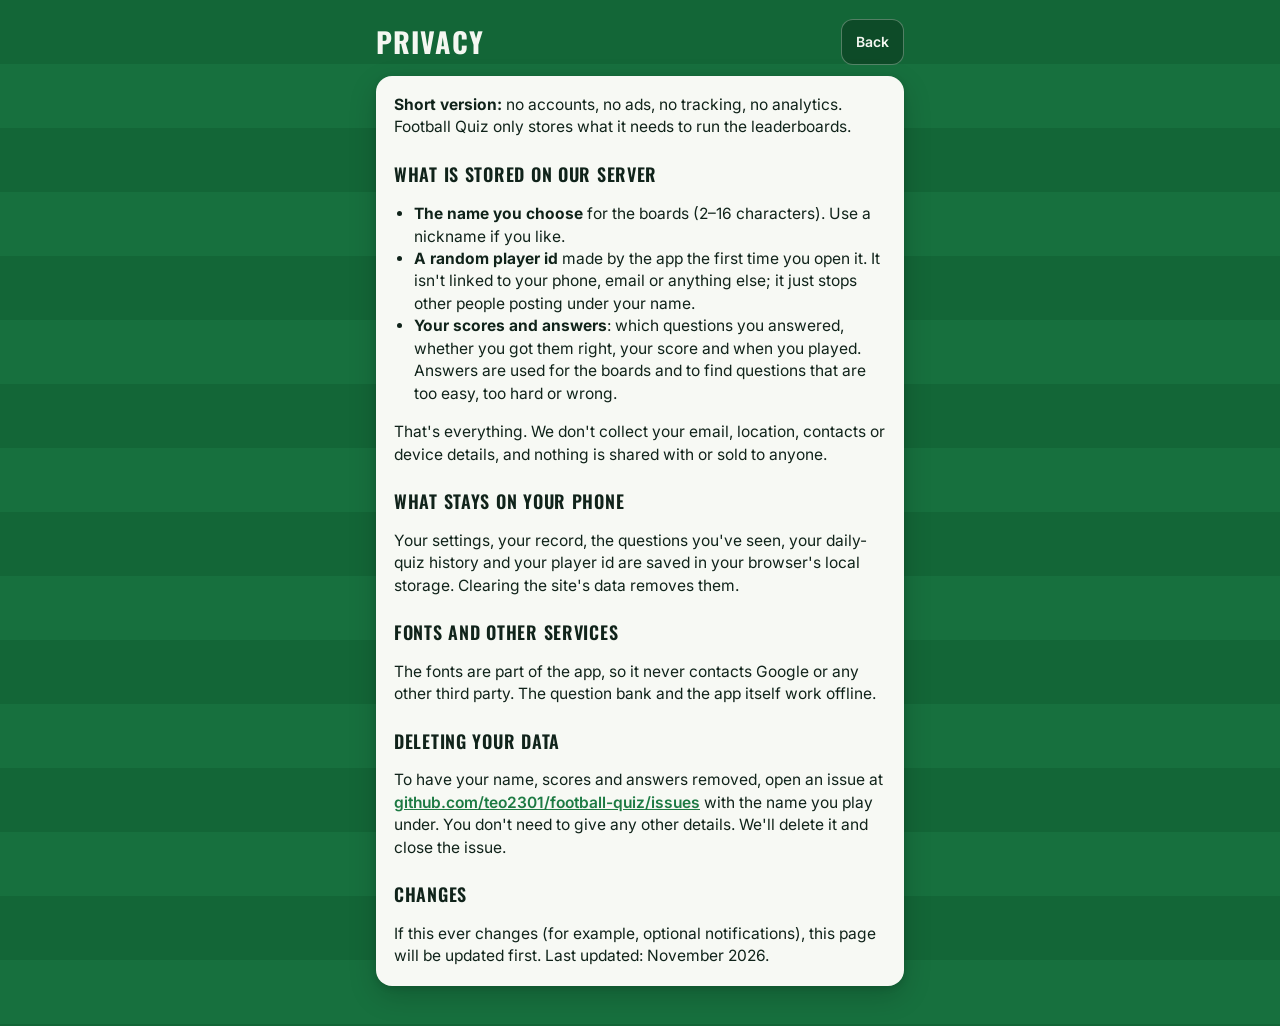
==== docs/privacy.html @ 0738dc8a "v2 front end: split into app.css + js/, pitch theme, self-hosted fonts, daily quiz, boards/me tabs, " ====
<!doctype html>
<html lang="en">
<head>
<meta charset="utf-8">
<meta name="viewport" content="width=device-width, initial-scale=1, viewport-fit=cover">
<title>Privacy · Football Quiz</title>
<meta name="theme-color" content="#136637" media="(prefers-color-scheme: light)">
<meta name="theme-color" content="#08170e" media="(prefers-color-scheme: dark)">
<link rel="icon" href="icon-192.png">
<link rel="stylesheet" href="app.css">
</head>
<body>
<main style="padding-bottom:40px">
  <div class="pagehead"><h1>Privacy</h1><a class="iconbtn" href="./" style="display:inline-block;line-height:44px;text-decoration:none">Back</a></div>
  <div class="card prose">
    <p style="margin-top:0"><b>Short version:</b> no accounts, no ads, no tracking, no analytics. Football Quiz only stores what it needs to run the leaderboards.</p>

    <h2>What is stored on our server</h2>
    <ul>
      <li><b>The name you choose</b> for the boards (2&ndash;16 characters). Use a nickname if you like.</li>
      <li><b>A random player id</b> made by the app the first time you open it. It isn't linked to your phone, email or anything else; it just stops other people posting under your name.</li>
      <li><b>Your scores and answers</b>: which questions you answered, whether you got them right, your score and when you played. Answers are used for the boards and to find questions that are too easy, too hard or wrong.</li>
    </ul>
    <p>That's everything. We don't collect your email, location, contacts or device details, and nothing is shared with or sold to anyone.</p>

    <h2>What stays on your phone</h2>
    <p>Your settings, your record, the questions you've seen, your daily-quiz history and your player id are saved in your browser's local storage. Clearing the site's data removes them.</p>

    <h2>Fonts and other services</h2>
    <p>The fonts are part of the app, so it never contacts Google or any other third party. The question bank and the app itself work offline.</p>

    <h2>Deleting your data</h2>
    <p>To have your name, scores and answers removed, open an issue at <a href="https://github.com/teo2301/football-quiz/issues">github.com/teo2301/football-quiz/issues</a> with the name you play under. You don't need to give any other details. We'll delete it and close the issue.</p>

    <h2>Changes</h2>
    <p style="margin-bottom:0">If this ever changes (for example, optional notifications), this page will be updated first. Last updated: November 2026.</p>
  </div>
</main>
</body>
</html>
---- docs/app.css ----
/* Football Quiz - pitch theme. Keep iOS 12 / old WebView safe:
   no flexbox gap, no clamp(), no inset, no aspect-ratio, single-position colour stops. */
@font-face{font-family:"Inter";font-style:normal;font-weight:400 700;font-display:swap;src:url(fonts/inter-latin.woff2) format("woff2");unicode-range:U+0000-00FF,U+0131,U+0152-0153,U+02BB-02BC,U+02C6,U+02DA,U+02DC,U+0304,U+0308,U+0329,U+2000-206F,U+20AC,U+2122,U+2191,U+2193,U+2212,U+2215,U+FEFF,U+FFFD}
@font-face{font-family:"Inter";font-style:normal;font-weight:400 700;font-display:swap;src:url(fonts/inter-latin-ext.woff2) format("woff2");unicode-range:U+0100-02BA,U+02BD-02C5,U+02C7-02CC,U+02CE-02D7,U+02DD-02FF,U+1D00-1DBF,U+1E00-1E9F,U+1EF2-1EFF,U+2020,U+20A0-20AB,U+20AD-20C4,U+2113,U+2C60-2C7F,U+A720-A7FF}
@font-face{font-family:"Oswald";font-style:normal;font-weight:500 700;font-display:swap;src:url(fonts/oswald-latin.woff2) format("woff2");unicode-range:U+0000-00FF,U+0131,U+0152-0153,U+02BB-02BC,U+02C6,U+02DA,U+02DC,U+0304,U+0308,U+0329,U+2000-206F,U+20AC,U+2122,U+2191,U+2193,U+2212,U+2215,U+FEFF,U+FFFD}
@font-face{font-family:"Oswald";font-style:normal;font-weight:500 700;font-display:swap;src:url(fonts/oswald-latin-ext.woff2) format("woff2");unicode-range:U+0100-02BA,U+02BD-02C5,U+02C7-02CC,U+02CE-02D7,U+02DD-02FF,U+1D00-1DBF,U+1E00-1E9F,U+1EF2-1EFF,U+2020,U+20A0-20AB,U+20AD-20C4,U+2113,U+2C60-2C7F,U+A720-A7FF}

:root{
  --chalk:#f4f7f1; --chalk2:rgba(244,247,241,.85); --chalk3:rgba(244,247,241,.6);
  --tile:rgba(6,32,17,.38); --tileb:rgba(244,247,241,.3);
  --card:#f7f9f4; --ink:#10231a; --ink2:#526157; --cardb:rgba(16,35,26,.08);
  --yellow:#f2c230; --flame:#a33a06; --wrong:#b8430b; --segwrong:#e8590c; --segnone:rgba(244,247,241,.25);
  --fact:rgba(6,28,15,.6); --score:#0a1f13; --right:#1d7a43;
  --head:"Oswald","Arial Narrow",Impact,sans-serif;
  --body:"Inter",system-ui,-apple-system,"Segoe UI",Roboto,sans-serif;
  --page:repeating-linear-gradient(180deg,#136637 0,#136637 64px,#17703e 64px,#17703e 128px);
}
@media (prefers-color-scheme:dark){:root{
  --card:#13261b; --ink:#eef3ec; --ink2:rgba(238,243,236,.7); --cardb:rgba(238,243,236,.16);
  --tileb:rgba(238,243,236,.16); --flame:#f2c230; --right:#4cc77e;
  --page:radial-gradient(ellipse 70% 45% at 0 0,rgba(255,247,214,.16),rgba(255,247,214,0) 100%),
         radial-gradient(ellipse 70% 45% at 100% 0,rgba(255,247,214,.16),rgba(255,247,214,0) 100%),
         repeating-linear-gradient(180deg,#08170e 0,#08170e 64px,#0b1d12 64px,#0b1d12 128px);
}}

*{box-sizing:border-box}
html{background:#136637}
@media (prefers-color-scheme:dark){html{background:#08170e}}
body{margin:0;min-height:100vh;background:var(--page);color:var(--chalk);font:16px/1.45 var(--body);
  -webkit-tap-highlight-color:transparent;-webkit-text-size-adjust:100%}
main{max-width:560px;margin:0 auto;padding:12px 16px calc(96px + env(safe-area-inset-bottom))}
body.playing main{padding-bottom:calc(28px + env(safe-area-inset-bottom))}
button{font:inherit;color:inherit}
a{color:var(--yellow)}
.hidden{display:none!important}
.center{text-align:center}
.small{font-size:.82rem;color:var(--chalk2)}

/* ---------- headings */
h1,h2,h3,.oswald{font-family:var(--head);text-transform:uppercase;letter-spacing:.04em;margin:0}
h1{font-size:30px;font-weight:700}
.sec{font-size:15px;font-weight:600;color:var(--chalk2);margin:24px 2px 10px;letter-spacing:.08em}
.pagehead{display:flex;align-items:center;justify-content:space-between;min-height:48px;margin:6px 0 10px}
.pagehead h1{font-size:28px}

/* ---------- home header: centre circle + halfway line */
.pitchhead{position:relative;height:200px;margin:0 -16px 6px;text-align:center;overflow:hidden}
.pitchhead svg{position:absolute;left:0;top:0;width:100%;height:100%}
.pitchhead .ttl{position:absolute;left:0;right:0;top:66px}
.pitchhead h1{font-size:42px;font-weight:700;line-height:1.05;letter-spacing:.04em;text-shadow:0 2px 10px rgba(0,0,0,.18)}
.pitchhead p{margin:10px 0 0;color:var(--chalk2);font-size:14px}

/* ---------- cards and tiles */
.card{background:var(--card);color:var(--ink);border-radius:16px;padding:18px;
  box-shadow:0 10px 28px rgba(0,0,0,.18),0 2px 6px rgba(0,0,0,.12)}
@media (prefers-color-scheme:dark){.card{border:1px solid var(--cardb);box-shadow:0 10px 28px rgba(0,0,0,.35)}}
.tile{background:var(--tile);border:1px solid var(--tileb);border-radius:14px;padding:14px;color:var(--chalk)}

/* ---------- buttons */
.btn{display:block;width:100%;min-height:52px;border:0;border-radius:14px;padding:13px 16px;cursor:pointer;
  background:var(--yellow);color:#10231a;font-family:var(--head);font-weight:600;font-size:19px;
  text-transform:uppercase;letter-spacing:.05em;margin-top:16px;box-shadow:0 3px 0 rgba(0,0,0,.18)}
.btn:active{-webkit-transform:translateY(1px);transform:translateY(1px)}
.btn:disabled{opacity:.5;cursor:default}
.btn.ghost{background:var(--tile);color:var(--chalk);border:1px solid var(--tileb);box-shadow:none}
.card .btn.ghost{background:transparent;color:var(--ink);border-color:var(--cardb)}
.iconbtn{min-width:44px;min-height:44px;border:1px solid var(--tileb);background:var(--tile);border-radius:12px;
  padding:0 14px;cursor:pointer;font-size:14px;font-weight:600;color:var(--chalk)}
.linkbtn{background:none;border:0;color:inherit;text-decoration:underline;padding:10px 4px;cursor:pointer;font-size:.9rem;min-height:44px}

/* ---------- chips (setup + boards) */
.chips{display:flex;flex-wrap:wrap;margin:0 -4px}
.chip{min-height:44px;margin:4px;border:1px solid var(--tileb);background:var(--tile);color:var(--chalk);
  border-radius:999px;padding:10px 16px;font-size:15px;cursor:pointer}
.chip[aria-pressed=true]{background:var(--yellow);border-color:var(--yellow);color:#10231a;font-weight:600}
.seg{display:flex;background:var(--tile);border:1px solid var(--tileb);border-radius:14px;padding:4px}
.seg button{-webkit-box-flex:1;flex:1;min-height:44px;border:0;background:none;border-radius:10px;
  font-family:var(--head);font-weight:600;font-size:16px;text-transform:uppercase;letter-spacing:.05em;
  color:var(--chalk2);cursor:pointer}
.seg button[aria-pressed=true]{background:var(--yellow);color:#10231a}

/* ---------- daily card */
.daily .row1{display:flex;align-items:center;justify-content:space-between}
.daily .lbl{font-family:var(--head);font-weight:600;font-size:15px;letter-spacing:.08em;text-transform:uppercase;color:var(--ink2)}
.daily .flame{font-weight:700;color:var(--flame);font-size:15px;white-space:nowrap}
.daily h2{font-size:30px;font-weight:700;margin:6px 0 2px;color:var(--ink)}
.daily .meta{color:var(--ink2);font-size:14px;margin:0}
.daily .score{font-family:var(--head);font-weight:700;font-size:40px;line-height:1;font-variant-numeric:tabular-nums}
.daily .doneRow{display:flex;align-items:center;margin-top:12px}
.daily .doneRow .score{margin-right:14px}
.daily .btns{display:flex;margin-top:14px}
.daily .btns .btn{margin-top:0}
.daily .btns .btn + .btn{margin-left:10px}
.grid7{display:flex;flex-wrap:wrap}
.grid7 i{display:block;width:22px;height:22px;border-radius:5px;margin:2px 5px 2px 0;background:var(--right)}
.grid7 i.x{background:var(--segwrong)}
.countdown{font-variant-numeric:tabular-nums;font-weight:600}

/* ---------- mode tiles */
.modes{display:flex;flex-wrap:wrap;margin:0 -5px}
.mode{position:relative;width:calc(50% - 10px);margin:5px;min-height:118px;text-align:left;cursor:pointer;
  display:block;vertical-align:top;padding:12px 14px 14px}
.mode .ic{display:block;width:28px;height:28px;margin-bottom:8px;opacity:.9}
.mode .ic svg{display:block}
.mode b{font-family:var(--head);font-weight:600;font-size:19px;text-transform:uppercase;letter-spacing:.04em;display:block}
.mode span{font-size:12.5px;color:var(--chalk2);display:block;margin-top:1px}
.mode.active{border-color:rgba(242,194,48,.7)}
.mode.active .ic{color:var(--yellow);opacity:1}
.mode:disabled{cursor:default}
.mode:disabled b,.mode:disabled span,.mode:disabled .ic{opacity:.55}
.soon{position:absolute;top:10px;right:10px;font-size:10.5px;font-weight:700;letter-spacing:.06em;text-transform:uppercase;
  background:rgba(244,247,241,.16);color:var(--chalk);border-radius:999px;padding:3px 8px}

/* ---------- record tiles */
.stats{display:flex;margin:0 -4px}
.stat{-webkit-box-flex:1;flex:1;margin:0 4px;text-align:center;padding:12px 6px}
.stat b{display:block;font-family:var(--head);font-weight:600;font-size:26px;line-height:1.1;font-variant-numeric:tabular-nums}
.stat span{font-size:12px;color:var(--chalk2)}

/* ---------- play: scoreboard + progress */
.playtop{display:flex;align-items:center;justify-content:space-between;margin:2px 0 10px}
.playtop .mname{font-family:var(--head);font-weight:600;font-size:16px;letter-spacing:.08em;text-transform:uppercase;color:var(--chalk2)}
.scoreboard{display:flex;background:var(--score);border-radius:12px;padding:8px 4px;box-shadow:inset 0 0 0 1px rgba(244,247,241,.08)}
.scoreboard div{-webkit-box-flex:1;flex:1;text-align:center}
.scoreboard div + div{border-left:1px solid rgba(244,247,241,.12)}
.scoreboard span{display:block;font-size:11px;letter-spacing:.08em;text-transform:uppercase;color:var(--chalk3)}
.scoreboard b{display:block;font-family:var(--head);font-weight:600;font-size:28px;line-height:1.15;color:var(--yellow);font-variant-numeric:tabular-nums}
.scoreboard b.low{color:var(--segwrong)}
.segs{display:flex;margin:12px 0 14px}
.segs i{-webkit-box-flex:1;flex:1;height:6px;border-radius:3px;background:var(--segnone)}
.segs i + i{margin-left:3px}
.segs i.ok{background:var(--chalk)}
.segs i.no{background:var(--segwrong)}
.segs i.now{background:rgba(244,247,241,.55)}
.qcard .tag{display:inline-block;font-size:12px;font-weight:600;letter-spacing:.04em;text-transform:uppercase;color:var(--ink2);margin-bottom:8px}
.qcard .q{font-size:19px;font-weight:600;line-height:1.35;margin:0}

/* ---------- answers */
.opts{margin-top:12px}
.opt{display:flex;align-items:center;width:100%;min-height:56px;text-align:left;margin-top:10px;cursor:pointer;
  background:var(--tile);border:1px solid var(--tileb);border-radius:14px;padding:12px 14px;color:var(--chalk);font-size:16.5px;font-weight:500}
.opt .t{-webkit-box-flex:1;flex:1}
.opt .st{font-size:12px;font-weight:700;letter-spacing:.04em;text-transform:uppercase;margin-left:10px;white-space:nowrap}
.opt .st svg{width:16px;height:16px;vertical-align:-3px;margin-right:4px}
.opt:disabled{cursor:default}
.opt.right{background:#fff;color:#10231a;border-color:#fff;box-shadow:0 0 0 3px var(--yellow);opacity:1}
.opt.right .st{color:#7a5a00}
.opt.wrong{background:var(--wrong);border-color:var(--wrong);color:#fff;opacity:1}
.opt.dim{opacity:.5}
.opt.dim .t{text-decoration:line-through}
.fact{margin-top:14px;padding:14px 16px;border-radius:14px;background:var(--fact);border:1px solid rgba(244,247,241,.14)}
.fact b{display:block;font-family:var(--head);font-weight:600;font-size:15px;letter-spacing:.08em;text-transform:uppercase;color:var(--yellow);margin-bottom:3px}
.fact p{margin:0;color:var(--chalk);font-size:15px}
.fact .verdict{color:var(--chalk2);font-weight:600}

/* ---------- result */
.result{text-align:center;padding:24px 18px}
.result .lbl{font-family:var(--head);font-weight:600;font-size:15px;letter-spacing:.1em;text-transform:uppercase;color:var(--ink2)}
.result .big{font-family:var(--head);font-weight:700;font-size:64px;line-height:1.05;margin:6px 0 2px;font-variant-numeric:tabular-nums}
.result .verdict{color:var(--ink2);margin:0}
.result .grid7{justify-content:center;margin-top:14px}
.result .grid7 i{margin:2px 3px}
.result .flame{color:var(--flame);font-weight:700;margin:10px 0 0}
.postbox{margin-top:12px}
.postbox p{margin:0 0 10px}
.namerow{display:flex}
.namerow input{-webkit-box-flex:1;flex:1;min-width:0;min-height:48px;border:1px solid var(--tileb);background:var(--tile);color:var(--chalk);
  border-radius:12px;padding:10px 12px;font:inherit;font-size:16px}
.namerow input::placeholder{color:var(--chalk3)}
.namerow .btn{width:auto;margin:0 0 0 8px;min-height:48px;padding:10px 18px;font-size:17px}
.msg{margin:10px 0 0;color:var(--chalk)}
.msg.err{color:#ffd0b8;font-weight:600}
.review{list-style:none;padding:0;margin:0}
.review li{margin-top:10px;font-size:15px}
.review .ans{font-weight:600;margin-top:4px}
.review .yours{color:#ffc3a6;margin-top:2px}

/* ---------- boards */
.lb{list-style:none;padding:0;margin:0}
.lb li{display:flex;align-items:center;margin-top:8px;padding:10px 14px;min-height:56px}
.lb li.me{border-color:var(--yellow);box-shadow:inset 0 0 0 1px var(--yellow)}
.lb .pos{width:2.1em;font-family:var(--head);font-weight:600;font-size:18px;color:var(--chalk2);text-align:center;margin-right:8px}
.lb .nm{-webkit-box-flex:1;flex:1;min-width:0;font-weight:600}
.lb .nm .n{display:block;overflow:hidden;text-overflow:ellipsis;white-space:nowrap}
.lb .meta{display:block;font-size:12px;color:var(--chalk2);font-weight:400}
.lb .meta .grid7 i{width:10px;height:10px;border-radius:2px;margin:3px 3px 0 0;display:inline-block}
.lb .pts{font-family:var(--head);font-weight:600;font-size:22px;color:var(--yellow);margin-left:10px;font-variant-numeric:tabular-nums}

/* ---------- tab bar */
.tabbar{position:fixed;left:0;right:0;bottom:0;z-index:5;display:flex;justify-content:center;background:rgba(8,26,15,.94);
  border-top:1px solid rgba(244,247,241,.14);padding-bottom:env(safe-area-inset-bottom);
  -webkit-backdrop-filter:blur(10px);backdrop-filter:blur(10px)}
.tabbar button{-webkit-box-flex:1;flex:1;max-width:140px;min-height:58px;border:0;background:none;cursor:pointer;
  color:var(--chalk3);font-size:11.5px;font-weight:600;letter-spacing:.03em;padding:7px 0 6px}
.tabbar svg{display:block;width:24px;height:24px;margin:0 auto 3px}
.tabbar button[aria-current=page]{color:var(--yellow)}
body.playing .tabbar{display:none}

/* ---------- toast */
.toast{position:fixed;left:50%;bottom:calc(84px + env(safe-area-inset-bottom));-webkit-transform:translateX(-50%);transform:translateX(-50%);
  z-index:9;background:#10231a;color:#fff;border:1px solid rgba(244,247,241,.25);border-radius:12px;padding:10px 16px;
  font-size:14px;font-weight:600;box-shadow:0 8px 24px rgba(0,0,0,.3);max-width:90%}

/* ---------- plain pages (privacy) */
.prose h2{font-size:18px;font-weight:600;margin:22px 0 6px;color:var(--ink)}
.prose p,.prose li{color:var(--ink);font-size:15.5px}
.prose ul{padding-left:20px}
.prose a{color:var(--right);font-weight:600}
@media (prefers-reduced-motion:reduce){*{transition:none!important;animation:none!important}}
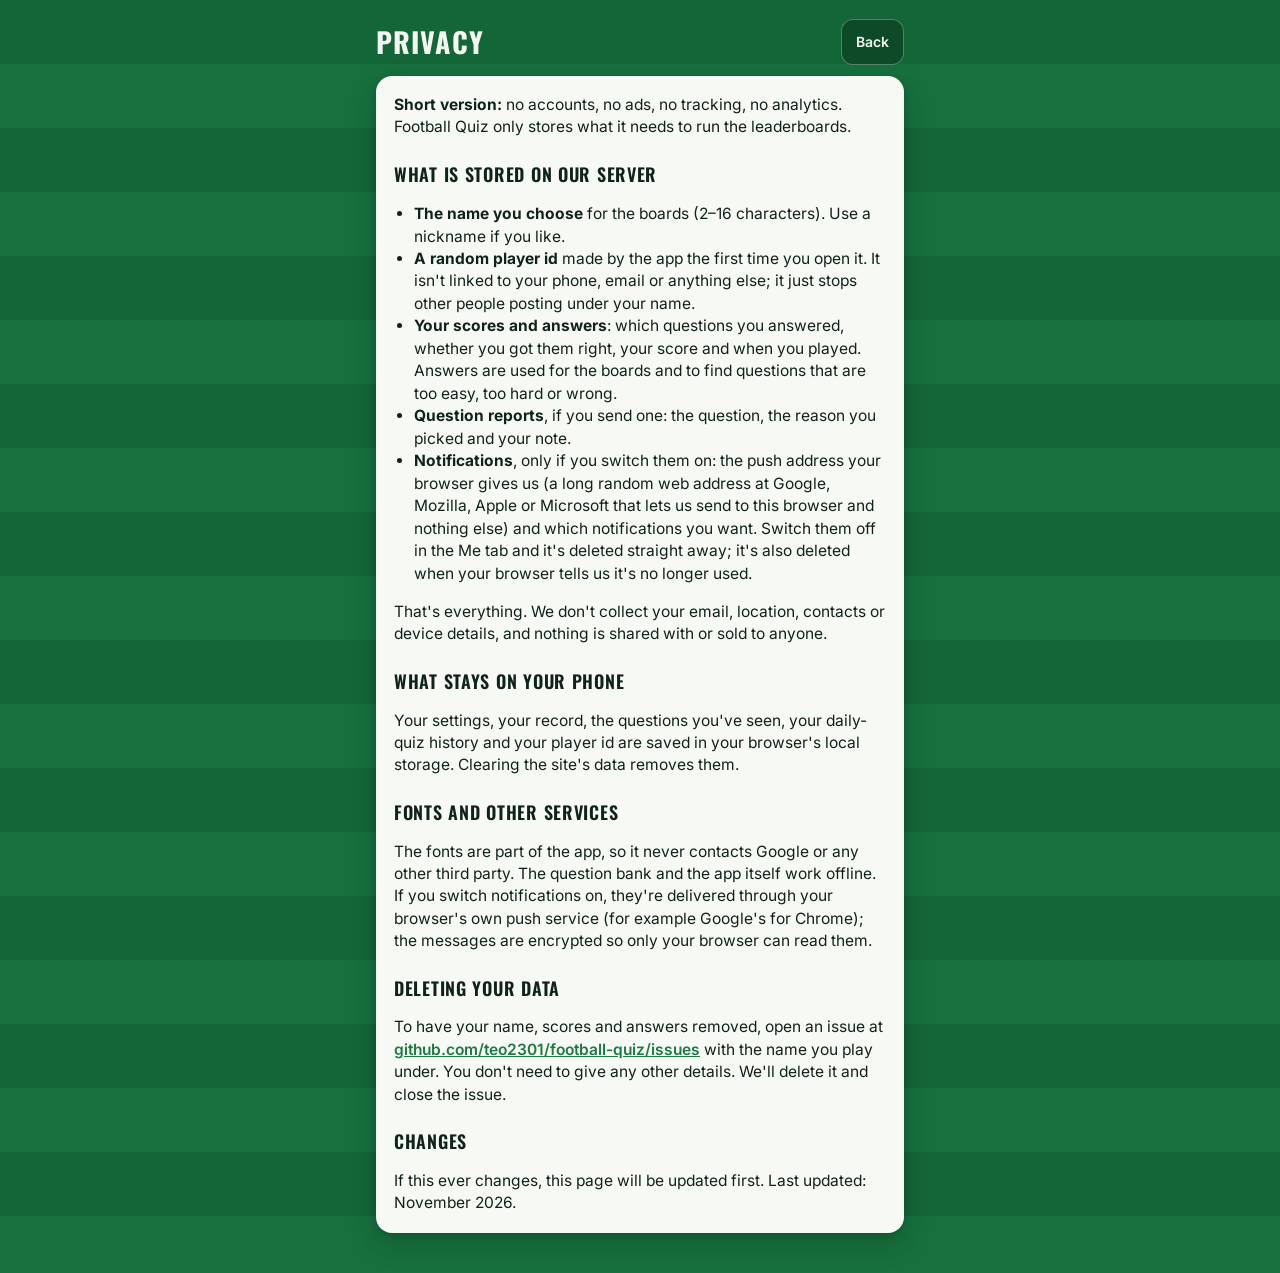
==== commit 6bd8944f: "Front end: notifications - offered after a finished daily quiz (never on first launch), three switch" ====
--- a/docs/privacy.html
+++ b/docs/privacy.html
@@ -20,6 +20,8 @@
       <li><b>The name you choose</b> for the boards (2&ndash;16 characters). Use a nickname if you like.</li>
       <li><b>A random player id</b> made by the app the first time you open it. It isn't linked to your phone, email or anything else; it just stops other people posting under your name.</li>
       <li><b>Your scores and answers</b>: which questions you answered, whether you got them right, your score and when you played. Answers are used for the boards and to find questions that are too easy, too hard or wrong.</li>
+      <li><b>Question reports</b>, if you send one: the question, the reason you picked and your note.</li>
+      <li><b>Notifications</b>, only if you switch them on: the push address your browser gives us (a long random web address at Google, Mozilla, Apple or Microsoft that lets us send to this browser and nothing else) and which notifications you want. Switch them off in the Me tab and it's deleted straight away; it's also deleted when your browser tells us it's no longer used.</li>
     </ul>
     <p>That's everything. We don't collect your email, location, contacts or device details, and nothing is shared with or sold to anyone.</p>
 
@@ -27,13 +29,13 @@
     <p>Your settings, your record, the questions you've seen, your daily-quiz history and your player id are saved in your browser's local storage. Clearing the site's data removes them.</p>
 
     <h2>Fonts and other services</h2>
-    <p>The fonts are part of the app, so it never contacts Google or any other third party. The question bank and the app itself work offline.</p>
+    <p>The fonts are part of the app, so it never contacts Google or any other third party. The question bank and the app itself work offline. If you switch notifications on, they're delivered through your browser's own push service (for example Google's for Chrome); the messages are encrypted so only your browser can read them.</p>
 
     <h2>Deleting your data</h2>
     <p>To have your name, scores and answers removed, open an issue at <a href="https://github.com/teo2301/football-quiz/issues">github.com/teo2301/football-quiz/issues</a> with the name you play under. You don't need to give any other details. We'll delete it and close the issue.</p>
 
     <h2>Changes</h2>
-    <p style="margin-bottom:0">If this ever changes (for example, optional notifications), this page will be updated first. Last updated: November 2026.</p>
+    <p style="margin-bottom:0">If this ever changes, this page will be updated first. Last updated: November 2026.</p>
   </div>
 </main>
 </body>
--- a/docs/app.css
+++ b/docs/app.css
@@ -207,3 +207,264 @@
 .prose ul{padding-left:20px}
 .prose a{color:var(--right);font-weight:600}
 @media (prefers-reduced-motion:reduce){*{transition:none!important;animation:none!important}}
+
+/* ---------- 50:50 lifeline (classic) */
+.qcard{position:relative}
+.lifeline{float:right;min-height:36px;margin:-6px -6px 6px 10px;padding:6px 12px;border-radius:999px;cursor:pointer;
+  border:2px solid var(--yellow);background:transparent;color:var(--ink);font-family:var(--head);font-weight:600;
+  font-size:15px;letter-spacing:.05em}
+.lifeline:disabled{opacity:.45;cursor:default;border-color:var(--cardb)}
+.opt.out{opacity:.25}
+#play.blitz .opt{min-height:52px}
+.segs.hidden + .qcard{margin-top:14px}
+.statcard .num small{font-size:20px;font-weight:600;margin-right:6px}
+
+/* ---------- higher or lower */
+.hicat{margin:14px 2px 8px;font-family:var(--head);font-weight:600;font-size:15px;letter-spacing:.08em;text-transform:uppercase;color:var(--chalk2);text-align:center}
+.statcard{text-align:center;padding:14px 16px 16px}
+.statcard .tag{display:none}
+.statcard .who{margin:0;font-size:20px;font-weight:700;line-height:1.25}
+.statcard .sub{margin:2px 0 0;font-size:13.5px;color:var(--ink2)}
+.statcard .num{margin:6px 0 0;font-family:var(--head);font-weight:700;font-size:40px;line-height:1.1;font-variant-numeric:tabular-nums}
+.statcard .unit{margin:0;font-size:13px;letter-spacing:.04em;text-transform:uppercase;color:var(--ink2);font-weight:600}
+.statcard.good{box-shadow:0 0 0 3px var(--yellow),0 10px 28px rgba(0,0,0,.18)}
+.statcard.good .num{color:var(--right)}
+.statcard.bad{background:var(--wrong);color:#fff}
+.statcard.bad .sub,.statcard.bad .unit{color:rgba(255,255,255,.85)}
+.vs{text-align:center;margin:6px 0;position:relative;z-index:1;height:26px}
+.vs span{display:inline-block;background:var(--score);color:var(--yellow);
+  font-family:var(--head);font-weight:700;font-size:14px;letter-spacing:.08em;text-transform:uppercase;border-radius:999px;
+  padding:3px 12px;border:1px solid rgba(244,247,241,.25)}
+.hiask{margin:14px 2px 0;text-align:center;font-weight:600;color:var(--chalk)}
+.hibtns{display:flex}
+.hibtns .btn + .btn{margin-left:10px}
+
+/* ---------- career path */
+.ccard .tag{display:inline-block;font-size:12px;font-weight:600;letter-spacing:.04em;text-transform:uppercase;color:var(--ink2);margin-bottom:6px}
+.path{list-style:none;margin:0;padding:0}
+.path li{position:relative;display:flex;align-items:center;min-height:40px;padding:6px 0 6px 40px;font-size:17px;font-weight:600}
+.path li .dot{position:absolute;left:0;top:50%;margin-top:-14px;width:28px;height:28px;border-radius:50%;background:var(--right);color:#fff;
+  font-family:var(--head);font-size:14px;line-height:28px;text-align:center}
+.path li + li:before{content:"";position:absolute;left:13px;top:-8px;height:16px;border-left:2px dashed var(--cardb)}
+.path li.info{font-weight:500;color:var(--ink2);font-size:16px}
+.path li.info .dot{background:transparent;border:2px solid var(--right);width:28px;height:28px}
+.path .loan{margin-left:8px;font-size:11px;font-weight:700;letter-spacing:.05em;text-transform:uppercase;color:var(--ink2);
+  border:1px solid var(--cardb);border-radius:999px;padding:1px 7px}
+.ccard .left{margin:8px 0 0;font-size:13.5px;color:var(--ink2)}
+.guessrow{margin-top:14px}
+.cbtns{display:flex}
+.cbtns .btn{margin-top:10px;min-height:46px;font-size:16px}
+.cbtns .btn + .btn{margin-left:10px}
+.cres{margin-top:14px;text-align:center}
+.cres .lbl{margin:0;font-family:var(--head);font-weight:600;font-size:14px;letter-spacing:.1em;text-transform:uppercase;color:var(--ink2)}
+.cres .who{margin:2px 0 4px;font-family:var(--head);font-weight:700;font-size:30px;text-transform:uppercase;letter-spacing:.03em}
+.cres .good{margin:0;color:var(--right);font-weight:700}
+.cres .bad{margin:0;color:var(--wrong);font-weight:700}
+.review .path{font-size:13px;color:var(--chalk2);margin-top:4px}
+@media (prefers-color-scheme:dark){.cres .bad{color:#ff9a6b}.path li .dot{color:#08170e}}
+
+/* ---------- Phase 3: challenges, leagues, divisions */
+.ctitle{font-size:26px;font-weight:700;color:var(--ink);margin:2px 0 4px}
+.cmeta{color:var(--ink2);font-size:14px;margin:6px 0 0}
+.tile .cmeta{color:var(--chalk2)}
+.card .namerow input,.namerow.incard input{background:transparent;color:var(--ink);border-color:var(--cardb)}
+.card .namerow input::placeholder{color:var(--ink2)}
+.namerow.incard{margin-top:14px}
+input.code{text-transform:uppercase;letter-spacing:.18em;font-family:var(--head);font-weight:600;font-size:20px}
+input.code::placeholder{letter-spacing:.18em}
+.howto,.form,.join{margin-top:12px}
+.howto b,.form b,.join b{display:block;font-family:var(--head);font-weight:600;font-size:17px;letter-spacing:.05em;text-transform:uppercase;margin-bottom:8px}
+.howto p,.join p{margin:0;color:var(--chalk2);font-size:14.5px}
+.howto .btn{margin-top:12px;min-height:46px;font-size:16px}
+.join{border-color:var(--yellow);box-shadow:inset 0 0 0 1px var(--yellow)}
+.btnpair{display:flex}
+.btnpair .btn{margin-top:12px;min-height:46px;font-size:16px}
+.btnpair .btn + .btn{margin-left:10px}
+.lb li.tap{cursor:pointer}
+.lb li.zup{box-shadow:inset 4px 0 0 var(--yellow)}
+.lb li.zdown{box-shadow:inset 4px 0 0 var(--segwrong)}
+.lb li.me.zup{box-shadow:inset 0 0 0 1px var(--yellow),inset 4px 0 0 var(--yellow)}
+.lb li.me.zdown{box-shadow:inset 0 0 0 1px var(--yellow),inset 4px 0 0 var(--segwrong)}
+#chal .msg.err,#chIntro .msg.err,.card .msg.err,.sheet .msg.err{color:var(--wrong)}
+.card .msg{color:var(--ink2)}
+@media (prefers-color-scheme:dark){#chIntro .msg.err,.card .msg.err,.sheet .msg.err{color:#ff9a6b}}
+
+/* home division strip */
+.divstrip{display:flex;align-items:center;width:100%;margin-top:12px;min-height:56px;padding:10px 14px;text-align:left;cursor:pointer;font-size:14px}
+.divstrip .dic{width:22px;height:22px;margin-right:12px;color:var(--yellow);-webkit-flex-shrink:0;flex-shrink:0}
+.divstrip .dic svg{display:block}
+.divstrip .dtx{-webkit-box-flex:1;flex:1;min-width:0;color:var(--chalk2);line-height:1.35}
+.divstrip .dtx b{font-family:var(--head);font-weight:600;font-size:16px;letter-spacing:.05em;text-transform:uppercase;color:var(--chalk)}
+.divstrip .chev{font-size:24px;line-height:1;color:var(--chalk3);margin-left:10px}
+.divstrip.zup{border-color:var(--yellow)}
+.divstrip.zdown{border-color:var(--segwrong)}
+
+/* division card */
+.divcard .row1{display:flex;align-items:center;justify-content:space-between}
+.divcard .lbl{font-family:var(--head);font-weight:600;font-size:15px;letter-spacing:.08em;text-transform:uppercase;color:var(--ink2)}
+.divcard .left{font-size:13.5px;font-weight:600;color:var(--flame);white-space:nowrap}
+.divcard .ctitle{margin-top:6px}
+.ladder{display:flex;margin:8px 0 2px}
+.ladder span{-webkit-box-flex:1;flex:1;height:6px;border-radius:3px;background:var(--cardb)}
+.ladder span + span{margin-left:4px}
+.ladder span.on{background:var(--right)}
+.banner{margin:12px 0 0;padding:8px 12px;border-radius:10px;background:rgba(242,194,48,.22);color:var(--ink);font-weight:600;font-size:14.5px}
+.divtable{margin-top:4px}
+#dvNote{margin:12px 2px 0}
+
+/* league page */
+.codetile{display:flex;align-items:center;justify-content:space-between}
+.codetile .lbl{display:block;font-size:12px;font-weight:600;letter-spacing:.08em;text-transform:uppercase;color:var(--chalk2)}
+.codebig{display:block;font-family:var(--head);font-weight:700;font-size:32px;letter-spacing:.16em;color:var(--yellow)}
+.codetile .btn{width:auto;margin:0 0 0 12px;padding:10px 22px;min-height:48px;font-size:17px}
+#lPeriod{margin-top:10px}
+#lNote{margin:12px 2px 0}
+#lLeave{margin-top:22px}
+
+/* invite */
+.invite{text-align:center;padding:24px 18px}
+.invite .lbl{font-family:var(--head);font-weight:600;font-size:14px;letter-spacing:.12em;text-transform:uppercase;color:var(--ink2)}
+.invite .who{margin:10px 0 0;font-family:var(--head);font-weight:700;font-size:38px;line-height:1.05;text-transform:uppercase;letter-spacing:.03em}
+.invite .sub{margin:2px 0 0;color:var(--ink2);font-weight:600}
+.target{display:inline-block;margin:18px auto 0;padding:10px 26px;border-radius:14px;background:var(--score);color:var(--chalk)}
+.target span{display:block;font-size:11px;letter-spacing:.1em;text-transform:uppercase;color:var(--chalk3)}
+.target b{display:block;font-family:var(--head);font-weight:700;font-size:40px;line-height:1.1;color:var(--yellow);font-variant-numeric:tabular-nums}
+.target em{display:block;font-style:normal;font-size:13px;color:var(--chalk2)}
+.invite .cmeta{margin-top:14px}
+
+/* side by side */
+.vscard .lbl{font-size:13px}
+.vsrow{display:flex;align-items:center;margin-top:12px}
+.vsrow .side{-webkit-box-flex:1;flex:1;min-width:0}
+.vsrow .nm{display:block;font-weight:700;font-size:15px;overflow:hidden;text-overflow:ellipsis;white-space:nowrap}
+.vsrow b{display:block;font-family:var(--head);font-weight:700;font-size:52px;line-height:1.05;font-variant-numeric:tabular-nums}
+.vsrow em{display:block;font-style:normal;font-size:13px;color:var(--ink2)}
+.vsrow .mid{width:44px;font-family:var(--head);font-weight:700;font-size:16px;text-transform:uppercase;color:var(--ink2)}
+.vscard .verdict{margin-top:12px;font-weight:700;color:var(--ink);font-size:17px}
+.vscard .h2h{margin:6px 0 0;font-size:13.5px;color:var(--ink2)}
+#vsMsg{text-align:center}
+.qq .qh{display:flex;align-items:flex-start}
+.qq .qn{width:24px;-webkit-flex-shrink:0;flex-shrink:0;font-family:var(--head);font-weight:600;color:var(--chalk3)}
+.qq .qt{-webkit-box-flex:1;flex:1;min-width:0}
+.qq .mks{display:flex;margin-left:10px;-webkit-flex-shrink:0;flex-shrink:0}
+.mk{display:block;width:24px;height:24px;border-radius:6px;padding:4px}
+.mk + .mk{margin-left:6px}
+.mk svg{display:block;width:16px;height:16px}
+.mk.ok{background:var(--chalk);color:var(--right)}
+.mk.no{background:var(--segwrong);color:#fff}
+.mk.none{background:var(--segnone);color:var(--chalk);text-align:center;line-height:16px}
+.qq .ans,.qq .yours,.qq .theirs{margin-left:24px}
+.review .theirs{color:var(--chalk2);margin-top:2px}
+#vsPlays .btn{margin-top:14px}
+@media (prefers-color-scheme:dark){.mk.ok{color:#136637}}
+
+/* name sheet */
+.sheet{position:fixed;left:0;right:0;top:0;bottom:0;z-index:8;background:rgba(0,0,0,.55);display:flex;align-items:flex-end;justify-content:center;padding:16px 16px calc(16px + env(safe-area-inset-bottom))}
+.sheet .card{width:100%;max-width:528px}
+.sheet .linkbtn{display:block;margin:6px auto 0;color:var(--ink2)}
+
+/* ---------- achievements: badge roundels (bronze / silver / gold rings) */
+.badge{display:inline-block;width:22px;height:22px;border-radius:50%;text-align:center;vertical-align:middle;
+  font-size:12px;line-height:20px;background:#0a1f13;border:2px solid #c98a4b;color:#f4f7f1;overflow:hidden}
+.badge.t2{border-color:#c9d3cd}
+.badge.t3{border-color:#f2c230;box-shadow:0 0 0 1px rgba(242,194,48,.35)}
+.badge.txt{font-family:var(--head);font-weight:600;font-size:8.5px;letter-spacing:.02em}
+.badge.big{width:44px;height:44px;line-height:40px;font-size:22px;border-width:3px}
+.badge.big.txt{font-size:15px}
+.lb .nm .n{display:inline-block;max-width:100%;vertical-align:middle}
+.lb .bdgs{display:inline-block;vertical-align:middle;white-space:nowrap;margin-left:4px}
+.lb .bdgs .badge{margin-left:3px;width:20px;height:20px;line-height:17px;font-size:11px}
+.lb .bdgs .badge.txt{font-size:8px}
+.lb .nmrow{display:flex;align-items:center;min-width:0}
+.lb .nmrow .n{-webkit-box-flex:0;flex:0 1 auto;min-width:0}
+.lb .nmrow .bdgs{-webkit-box-flex:0;flex:none}
+
+/* "Achievement unlocked" card: slides down from the top */
+.achtoast{position:fixed;left:50%;top:0;z-index:12;width:92%;max-width:420px;display:flex;align-items:center;
+  margin-top:calc(10px + env(safe-area-inset-top));padding:12px 14px;border-radius:16px;
+  background:var(--card);color:var(--ink);border:2px solid var(--yellow);box-shadow:0 12px 30px rgba(0,0,0,.35);
+  -webkit-transform:translate(-50%,-140%);transform:translate(-50%,-140%);
+  -webkit-transition:-webkit-transform .35s cubic-bezier(.2,.9,.3,1.2);transition:transform .35s cubic-bezier(.2,.9,.3,1.2);
+  pointer-events:none}
+.achtoast.in{-webkit-transform:translate(-50%,0);transform:translate(-50%,0)}
+.achtoast .badge{-webkit-box-flex:0;flex:none;margin-right:12px}
+.achtoast .tx{min-width:0}
+.achtoast .lbl{display:block;font-family:var(--head);font-weight:600;font-size:12px;letter-spacing:.12em;
+  text-transform:uppercase;color:var(--right)}
+.achtoast b{display:block;font-family:var(--head);font-weight:600;font-size:20px;letter-spacing:.03em;text-transform:uppercase;line-height:1.15}
+.achtoast .ds{display:block;font-size:13px;color:var(--ink2);line-height:1.3}
+
+/* Me tab: achievements grid + settings */
+.achhead{display:flex;align-items:baseline;justify-content:space-between}
+.achhead .sec{margin-right:8px}
+.achhead span{font-size:13px;color:var(--chalk2);font-weight:600;margin:24px 2px 10px}
+.achgrid{display:flex;flex-wrap:wrap;margin:0 -4px}
+.ach{width:calc(33.333% - 8px);margin:4px;padding:12px 6px 10px;text-align:center;min-height:132px}
+.ach b{display:block;font-size:13px;line-height:1.2;margin:8px 0 3px}
+.ach span:last-child{display:block;font-size:11px;line-height:1.3;color:var(--chalk2)}
+.ach:not(.got) .badge{background:transparent;border-color:var(--tileb);box-shadow:none;-webkit-filter:grayscale(1);filter:grayscale(1);opacity:.45}
+.ach:not(.got) b{color:var(--chalk2)}
+.ach.got{border-color:rgba(242,194,48,.55)}
+.setrow{display:flex;align-items:center;justify-content:space-between;min-height:52px}
+.setrow + .setrow{border-top:1px solid var(--tileb)}
+.setrow .stx b{display:block;font-weight:600}
+.setrow .stx span{display:block;font-size:12.5px;color:var(--chalk2)}
+.switch{position:relative;-webkit-box-flex:0;flex:none;width:52px;height:32px;border-radius:999px;border:0;cursor:pointer;
+  background:rgba(244,247,241,.25);margin-left:12px;padding:0}
+.switch:after{content:"";position:absolute;left:3px;top:3px;width:26px;height:26px;border-radius:50%;background:#fff;
+  box-shadow:0 1px 3px rgba(0,0,0,.3);-webkit-transition:-webkit-transform .15s;transition:transform .15s}
+.switch[aria-checked=true]{background:var(--yellow)}
+.switch[aria-checked=true]:after{-webkit-transform:translateX(20px);transform:translateX(20px)}
+
+/* ---------- perfect game: the ball hits the net */
+.goal{position:fixed;left:0;top:0;right:0;bottom:0;z-index:14;display:flex;align-items:center;justify-content:center;
+  background:rgba(6,24,13,.9);overflow:hidden;cursor:pointer}
+.goal .frame{position:absolute;left:5%;right:5%;top:50%;height:300px;margin-top:-170px;border:8px solid #f4f7f1;border-bottom:0;
+  border-radius:4px 4px 0 0;box-shadow:0 6px 18px rgba(0,0,0,.35);overflow:hidden}
+.goal .frame:after{content:"";position:absolute;left:-8px;right:-8px;bottom:0;height:3px;background:rgba(244,247,241,.7)}
+.goal .net{position:absolute;left:-10%;top:-10%;width:120%;height:120%;opacity:0;
+  background-image:repeating-linear-gradient(45deg,rgba(244,247,241,.5) 0,rgba(244,247,241,.5) 2px,transparent 2px,transparent 26px),
+                   repeating-linear-gradient(-45deg,rgba(244,247,241,.5) 0,rgba(244,247,241,.5) 2px,transparent 2px,transparent 26px)}
+.goal .gtx{position:relative;text-align:center}
+.goal .gtx b{display:block;font-family:var(--head);font-weight:700;font-size:76px;line-height:1;letter-spacing:.06em;
+  text-transform:uppercase;color:var(--yellow);text-shadow:0 4px 0 rgba(0,0,0,.25),0 0 30px rgba(242,194,48,.35)}
+.goal .gtx span{display:block;margin-top:10px;font-family:var(--head);font-weight:600;font-size:18px;letter-spacing:.14em;
+  text-transform:uppercase;color:var(--chalk)}
+.goal.go .net{opacity:1;-webkit-animation:ripple 1.1s ease-out both;animation:ripple 1.1s ease-out both}
+.goal.go .gtx{-webkit-animation:pop .55s cubic-bezier(.2,.9,.3,1.4) both;animation:pop .55s cubic-bezier(.2,.9,.3,1.4) both}
+.confetti{position:absolute;left:0;top:0;width:100%;height:100%;pointer-events:none}
+.confetti i{position:absolute;top:-20px;height:12px;border-radius:2px;opacity:0;
+  -webkit-animation-name:fall;animation-name:fall;-webkit-animation-timing-function:linear;animation-timing-function:linear;
+  -webkit-animation-fill-mode:both;animation-fill-mode:both}
+.confetti i.r{height:8px;border-radius:50%}
+@-webkit-keyframes ripple{0%{-webkit-transform:scale(1.25);opacity:0}25%{-webkit-transform:scale(.88);opacity:1}
+  45%{-webkit-transform:scale(1.06)}65%{-webkit-transform:scale(.97)}100%{-webkit-transform:scale(1);opacity:.75}}
+@keyframes ripple{0%{transform:scale(1.25);opacity:0}25%{transform:scale(.88);opacity:1}
+  45%{transform:scale(1.06)}65%{transform:scale(.97)}100%{transform:scale(1);opacity:.75}}
+@-webkit-keyframes pop{0%{-webkit-transform:scale(.3);opacity:0}100%{-webkit-transform:scale(1);opacity:1}}
+@keyframes pop{0%{transform:scale(.3);opacity:0}100%{transform:scale(1);opacity:1}}
+@-webkit-keyframes fall{0%{-webkit-transform:translate3d(0,0,0) rotate(0);opacity:1}
+  100%{-webkit-transform:translate3d(30px,110vh,0) rotate(540deg);opacity:1}}
+@keyframes fall{0%{transform:translate3d(0,0,0) rotate(0);opacity:1}100%{transform:translate3d(30px,110vh,0) rotate(540deg);opacity:1}}
+/* reduced motion: the overlay still shows (static net + text), nothing moves */
+@media (prefers-reduced-motion:reduce){.goal .net{opacity:.75}.confetti{display:none}}
+
+/* ---------- Phase 5: report a question */
+.reportlink{display:block;margin:8px auto 0;color:var(--chalk2);font-size:14px}
+.reportlink:disabled{text-decoration:none;cursor:default;color:var(--chalk3)}
+#reportSheet .rpq{color:var(--ink);font-size:15px;margin-top:8px}
+#reportSheet .chips{margin-top:10px}
+.card .chip{background:transparent;color:var(--ink);border-color:rgba(16,35,26,.2)}
+.card .chip[aria-pressed=true]{background:var(--yellow);border-color:var(--yellow);color:#10231a}
+.rpnote{display:block;width:100%;margin-top:10px;min-height:76px;border:1px solid rgba(16,35,26,.2);border-radius:12px;padding:10px 12px;
+  background:transparent;color:var(--ink);font:inherit;font-size:16px;resize:vertical}
+@media (prefers-color-scheme:dark){.rpnote,.card .chip{border-color:rgba(238,243,236,.3)}}
+.rpnote::placeholder{color:var(--ink2)}
+
+/* Phase 6: notifications - the offer after a daily quiz + the Me tab switches */
+.pushask{margin:12px 0}
+.pushask .pat{margin:0 0 4px}
+.pushask .cmeta{margin:0;font-size:.9rem}
+.switch:disabled{opacity:.5;cursor:default}
+.pushnote{margin:6px 0 8px}
+#pushList .setrow .stx{padding-right:12px}
